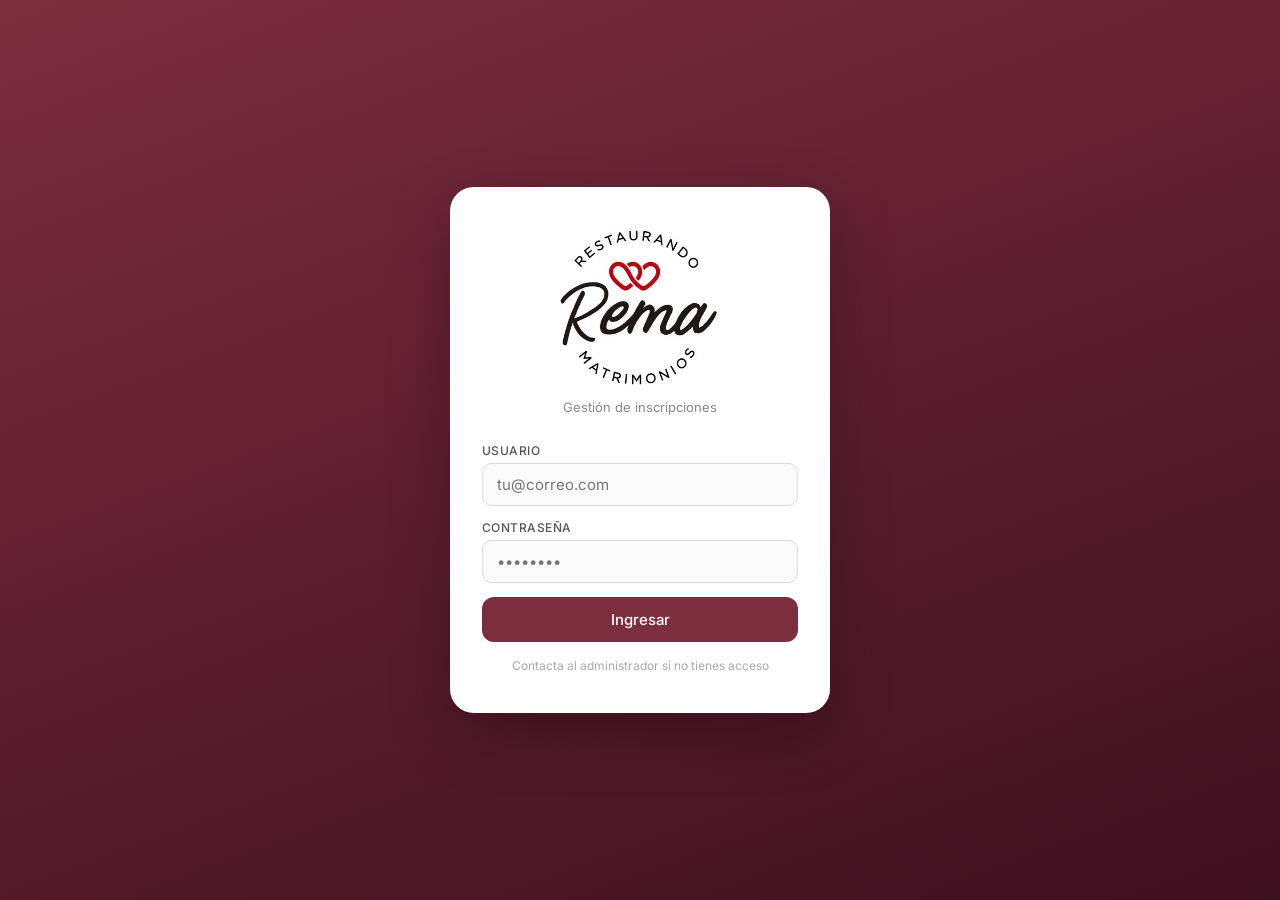
==== index.html @ d2bb3939 "reset" ====
<!DOCTYPE html>
<html lang="es">
<head>
  <meta charset="UTF-8">
  <meta name="viewport" content="width=device-width, initial-scale=1.0, maximum-scale=1.0, user-scalable=no">
  <meta name="theme-color" content="#7C2D3E">
  <meta name="apple-mobile-web-app-capable" content="yes">
  <meta name="apple-mobile-web-app-title" content="Registro Matrimonial">
  <title>Registro Matrimonial</title>
  <link rel="manifest" href="manifest.json">
  <link rel="stylesheet" href="css/app.css">
  <link href="https://fonts.googleapis.com/css2?family=Inter:wght@300;400;500;600&family=Playfair+Display:wght@500;600&display=swap" rel="stylesheet">
</head>
<body>

<!-- ===== LOGIN ===== -->
<div id="screen-login" class="screen active">
  <div class="login-bg">
    <div class="login-card">
      <div class="login-logo">
        <img src="[data-uri]" alt="REMA" style="width:160px;height:160px;object-fit:contain;border-radius:12px;">
      </div>
      <p class="login-sub" style="margin-top:8px">Gestión de inscripciones</p>
      <div class="form-group">
        <label>Usuario</label>
        <input type="text" id="login-user" placeholder="tu@correo.com" autocomplete="username">
      </div>
      <div class="form-group">
        <label>Contraseña</label>
        <input type="password" id="login-pass" placeholder="••••••••" autocomplete="current-password">
      </div>
      <div id="login-error" class="error-msg hidden">Usuario o contraseña incorrectos</div>
      <button class="btn-primary full" onclick="doLogin()">Ingresar</button>
      <p class="login-hint">Contacta al administrador si no tienes acceso</p>
    </div>
  </div>
</div>

<!-- ===== MAIN APP ===== -->
<div id="screen-app" class="screen hidden">

  <!-- Sidebar -->
  <nav id="sidebar" class="sidebar">
    <div class="sidebar-header">
      <div class="sidebar-logo">
        <img src="[data-uri]" alt="REMA" style="width:36px;height:36px;object-fit:contain;border-radius:6px;background:#fff;">
        <span>REMA</span>
      </div>
      <button class="sidebar-close" onclick="toggleSidebar()">✕</button>
    </div>
    <div class="sidebar-user">
      <div class="user-avatar" id="nav-avatar">A</div>
      <div>
        <div class="user-name" id="nav-username">Admin</div>
        <div class="user-role" id="nav-role">Administrador</div>
      </div>
    </div>
    <nav class="sidebar-nav">
      <a class="nav-item active" onclick="showView('dashboard')" data-view="dashboard"><span class="nav-icon">⊞</span> Inicio</a>
      <a class="nav-item" onclick="showView('couples')" data-view="couples"><span class="nav-icon">♡</span> Matrimonios</a>
      <a class="nav-item" onclick="showView('payments')" data-view="payments"><span class="nav-icon">$</span> Pagos</a>
      <a class="nav-item" onclick="showView('documents')" data-view="documents"><span class="nav-icon">⬜</span> Documentos</a>
      <a class="nav-item admin-only hidden" onclick="showView('config')" data-view="config"><span class="nav-icon">⚙</span> Configuración</a>
      <a class="nav-item admin-only hidden" onclick="showView('users')" data-view="users"><span class="nav-icon">👤</span> Usuarios</a>
      <a class="nav-item admin-only hidden" onclick="showView('becas')" data-view="becas"><span class="nav-icon">🎓</span> Becas</a>
    </nav>
    <button class="btn-logout" onclick="doLogout()">Cerrar sesión</button>
  </nav>
  <div id="sidebar-overlay" class="sidebar-overlay hidden" onclick="toggleSidebar()"></div>

  <!-- Topbar -->
  <header class="topbar">
    <button class="hamburger" onclick="toggleSidebar()">
      <span></span><span></span><span></span>
    </button>
    <h2 class="topbar-title" id="topbar-title">Inicio</h2>
    <div id="sync-indicator" style="flex:1;text-align:right;padding-right:8px;"></div>
    <div class="topbar-actions">
      <button class="btn-icon" id="btn-new-couple" onclick="openNewCoupleModal()" title="Nueva pareja">+</button>
    </div>
  </header>

  <main class="content">

    <!-- DASHBOARD -->
    <div id="view-dashboard" class="view active">
      <div class="event-banner">
        <div class="event-banner-text">
          <div class="event-tag">Próximo evento</div>
          <h2 id="event-name-banner">Cargando...</h2>
          <p id="event-dates-banner"></p>
        </div>
        <div class="event-cost-badge" id="event-cost-banner"></div>
      </div>
      <div class="stats-grid">
        <div class="stat-card"><div class="stat-icon rose">♡</div><div class="stat-val" id="stat-couples">—</div><div class="stat-lbl">Parejas</div></div>
        <div class="stat-card"><div class="stat-icon green">✓</div><div class="stat-val" id="stat-paid">—</div><div class="stat-lbl">Pagos completos</div></div>
        <div class="stat-card"><div class="stat-icon blue">⬜</div><div class="stat-val" id="stat-docs">—</div><div class="stat-lbl">Docs completos</div></div>
        <div class="stat-card"><div class="stat-icon amber">!</div><div class="stat-val" id="stat-pending">—</div><div class="stat-lbl">Pago pendiente</div></div>
      </div>
      <div class="card mt16">
        <div class="card-header"><span class="card-title">Resumen financiero</span><span class="pct-badge" id="pct-badge">0%</span></div>
        <div class="progress-bar"><div class="progress-fill" id="progress-fill" style="width:0%"></div></div>
        <div class="finance-row">
          <div class="finance-item green-bg"><div class="finance-lbl">Total recaudado</div><div class="finance-val" id="total-collected">$0.00</div></div>
          <div class="finance-item amber-bg"><div class="finance-lbl">Saldo pendiente</div><div class="finance-val" id="total-pending">$0.00</div></div>
        </div>
      </div>
      <div class="card mt16">
        <div class="card-header"><span class="card-title">Registros recientes</span></div>
        <div id="recent-list" class="couple-list"></div>
      </div>
    </div>

    <!-- MATRIMONIOS -->
    <div id="view-couples" class="view hidden">
      <div class="search-bar"><input type="search" id="search-couples" placeholder="Buscar pareja..." oninput="filterCouples()"></div>
      <div class="filter-row">
        <button class="filter-btn active" onclick="setFilter('all',this)">Todos</button>
        <button class="filter-btn" onclick="setFilter('paid',this)">Pagado</button>
        <button class="filter-btn" onclick="setFilter('partial',this)">Parcial</button>
        <button class="filter-btn" onclick="setFilter('nopay',this)">Sin pago</button>
      </div>
      <div id="couples-list" class="couple-list"></div>
      <div id="couples-empty" class="empty-state hidden">
        <div class="empty-icon">♡</div>
        <p>No hay parejas registradas aún</p>
        <button class="btn-primary" onclick="openNewCoupleModal()">+ Registrar pareja</button>
      </div>
    </div>

    <!-- PAGOS -->
    <div id="view-payments" class="view hidden">
      <div class="card">
        <div class="card-header"><span class="card-title">Historial de abonos</span></div>
        <div id="payments-list" class="couple-list mt8"></div>
      </div>
    </div>

    <!-- DOCUMENTOS -->
    <div id="view-documents" class="view hidden">
      <div id="docs-list" class="couple-list"></div>
    </div>

    <!-- CONFIGURACIÓN (admin) -->
    <div id="view-config" class="view hidden">
      <div class="card">
        <div class="card-header"><span class="card-title">Configuración del evento</span></div>
        <div class="form-group mt16">
          <label>Nombre del evento</label>
          <input type="text" id="cfg-event-name" placeholder="Ej: Encuentro Matrimonial 2025">
        </div>
        <div class="form-row-2">
          <div class="form-group">
            <label>Fecha inicio</label>
            <input type="date" id="cfg-date-start">
          </div>
          <div class="form-group">
            <label>Fecha fin</label>
            <input type="date" id="cfg-date-end">
          </div>
        </div>
        <div class="form-group">
          <label>Costo por pareja ($)</label>
          <input type="number" id="cfg-cost" placeholder="3500">
        </div>
        <div class="form-group">
          <label>Google Sheets ID</label>
          <input type="text" id="cfg-sheet-id" placeholder="1BxiMVs0XRA5nFMdKvBdBZjgmUUqptlbs74OgVE2upms">
          <small class="form-hint">El ID está en la URL de tu hoja: .../spreadsheets/d/<strong>ID</strong>/edit</small>
        </div>
        <div class="form-group">
          <label>Google Apps Script URL</label>
          <input type="text" id="cfg-script-url" placeholder="https://script.google.com/macros/s/...">
          <small class="form-hint">URL del Web App desplegado desde Apps Script</small>
        </div>
        <button class="btn-primary full mt16" onclick="saveConfig()">Guardar configuración</button>
        <div id="cfg-msg" class="success-msg hidden mt8">✓ Configuración guardada</div>
      </div>
      <div class="card mt16">
        <div class="card-header"><span class="card-title">Conexión Google Sheets</span></div>
        <div class="conn-status" id="conn-status"><span class="dot amber"></span> Sin configurar</div>
        <button class="btn-outline full mt16" onclick="testConnection()">Probar conexión</button>
      </div>

      <div class="card mt16">
        <div class="card-header"><span class="card-title">Sincronización masiva</span></div>
        <p style="font-size:13px;color:#666;margin-bottom:14px;">Envía todos los datos de la app a Google Sheets de una sola vez. Útil cuando importaste registros o hay datos que no se sincronizaron.</p>
        <div id="sync-progress" class="hidden">
          <div class="progress-bar" style="margin-bottom:8px"><div class="progress-fill" id="sync-progress-fill" style="width:0%"></div></div>
          <div style="font-size:12px;color:#888;text-align:center;margin-bottom:12px" id="sync-status-text">Sincronizando...</div>
        </div>
        <div id="sync-result" class="hidden success-msg mt8"></div>
        <button class="btn-primary full" id="btn-sync-all" onclick="syncAllToSheets()">🔄 Sincronizar todo con Google Sheets</button>
        <button class="btn-outline full mt8" id="btn-reset-sync" onclick="resetAndSync()" style="border-color:#C0392B;color:#C0392B;">⚠️ Resetear datos locales y descargar de Sheets</button>
      </div>
    </div>

    <!-- BECAS (admin) -->
    <div id="view-becas" class="view hidden">

      <!-- Saldo del fondo -->
      <div class="card">
        <div class="card-header"><span class="card-title">🎓 Fondo de Becas</span></div>
        <div class="fund-balance">
          <div class="fund-bal-lbl">Saldo disponible</div>
          <div class="fund-bal-val" id="fund-balance">$0.00</div>
        </div>
        <div class="fund-stats-row">
          <div class="fund-stat">
            <div class="fund-stat-lbl">💸 Total entradas</div>
            <div class="fund-stat-val green" id="fund-in">$0.00</div>
          </div>
          <div class="fund-stat">
            <div class="fund-stat-lbl">🎓 Total becas</div>
            <div class="fund-stat-val amber" id="fund-out">$0.00</div>
          </div>
        </div>
      </div>

      <!-- Agregar movimiento al fondo -->
      <div class="card mt16">
        <div class="card-header"><span class="card-title">Agregar al fondo</span></div>
        <div class="form-group mt8">
          <label>Tipo de entrada</label>
          <select id="fund-type">
            <option value="donacion">🎁 Donación voluntaria</option>
            <option value="penalizacion">💸 Penalización (no se presentó)</option>
          </select>
        </div>
        <div class="form-group">
          <label>Monto ($)</label>
          <input type="number" id="fund-amount" placeholder="0.00">
        </div>
        <div class="form-group">
          <label>Origen / Descripción</label>
          <input type="text" id="fund-origin" placeholder="Ej: Familia García, Penalización Juan & Ana">
        </div>
        <div class="form-group">
          <label>Fecha</label>
          <input type="date" id="fund-date">
        </div>
        <button class="btn-primary full mt8" onclick="addFundMovement()">Agregar al fondo</button>
      </div>

      <!-- Historial de movimientos -->
      <div class="card mt16">
        <div class="card-header"><span class="card-title">Historial de movimientos</span></div>
        <div id="fund-movements" class="couple-list mt8"></div>
      </div>

      <!-- Parejas becadas -->
      <div class="card mt16">
        <div class="card-header"><span class="card-title">Parejas con beca asignada</span></div>
        <div id="fund-scholars" class="couple-list mt8"></div>
      </div>

    </div>

    <!-- USUARIOS (admin) -->
    <div id="view-users" class="view hidden">
      <div class="card">
        <div class="card-header"><span class="card-title">Usuarios del sistema</span><button class="btn-sm" onclick="openNewUserModal()">+ Agregar</button></div>
        <div id="users-list" class="couple-list mt8"></div>
      </div>
    </div>

  </main>
</div>

<!-- ===== MODAL: Nueva pareja ===== -->
<div id="modal-couple" class="modal-overlay hidden">
  <div class="modal-sheet">
    <div class="modal-header">
      <h3 id="modal-couple-title">Nueva pareja</h3>
      <button class="modal-close" onclick="closeModal('modal-couple')">✕</button>
    </div>
    <div class="modal-body">
      <input type="hidden" id="couple-id">

      <div class="section-label">Evento</div>
      <div class="form-group">
        <label>Fecha del evento</label>
        <input type="text" id="cp-event-date" readonly>
      </div>
      <div class="form-group">
        <label>Fecha de registro</label>
        <input type="date" id="cp-reg-date">
      </div>

      <div class="section-label mt16">Participantes</div>
      <div class="form-row-2">
        <div class="form-group">
          <label>Nombre de él</label>
          <input type="text" id="cp-him" placeholder="Nombre completo">
        </div>
        <div class="form-group">
          <label>Nombre de ella</label>
          <input type="text" id="cp-her" placeholder="Nombre completo">
        </div>
      </div>
      <div class="form-row-2">
        <div class="form-group">
          <label>Teléfono él</label>
          <input type="tel" id="cp-tel-him" placeholder="555-123-4567">
        </div>
        <div class="form-group">
          <label>Teléfono ella</label>
          <input type="tel" id="cp-tel-her" placeholder="555-123-4567">
        </div>
      </div>
      <div class="form-row-2">
        <div class="form-group">
          <label>Email él</label>
          <input type="email" id="cp-email-him" placeholder="correo@ejemplo.com">
        </div>
        <div class="form-group">
          <label>Email ella</label>
          <input type="email" id="cp-email-her" placeholder="correo@ejemplo.com">
        </div>
      </div>

      <div id="pay-section">
        <div class="section-label mt16">Pago inicial</div>
        <div class="form-group">
          <label>Cantidad recibida ($)</label>
          <input type="number" id="cp-amount" placeholder="0.00" oninput="updatePaymentStatus()">
        </div>
        <div class="form-row-2">
          <div class="form-group">
            <label>Forma de pago</label>
            <select id="cp-method">
              <option value="efectivo">💵 Efectivo</option>
              <option value="transferencia">🏦 Transferencia</option>
            </select>
          </div>
          <div class="form-group">
            <label>Recibió el pago</label>
            <input type="text" id="cp-received-by" placeholder="Nombre">
          </div>
        </div>
        <div class="pay-status-row">
          <span class="pay-lbl">Costo total:</span>
          <span class="pay-val" id="modal-cost">$0.00</span>
        </div>
        <div class="pay-status-row">
          <span class="pay-lbl">Saldo pendiente:</span>
          <span class="pay-val pending-val" id="modal-pending">$0.00</span>
        </div>
      </div>

      <div class="section-label mt16">Documentos <span style="font-size:11px;color:#888;font-weight:400">(opcional al registrar)</span></div>
      <div class="docs-upload-grid">
        <div class="doc-upload-item" onclick="triggerUpload('doc-acta')">
          <input type="file" id="doc-acta" accept="image/*,.pdf" onchange="handleDocUpload('acta',this)">
          <div class="doc-upload-icon" id="icon-acta">📋</div>
          <div class="doc-upload-label">Acta</div>
          <div class="doc-status" id="status-acta">Sin cargar</div>
        </div>
        <div class="doc-upload-item" onclick="triggerUpload('doc-id')">
          <input type="file" id="doc-id" accept="image/*,.pdf" onchange="handleDocUpload('id',this)">
          <div class="doc-upload-icon" id="icon-id">🪪</div>
          <div class="doc-upload-label">Identificación</div>
          <div class="doc-status" id="status-id">Sin cargar</div>
        </div>
        <div class="doc-upload-item" onclick="triggerUpload('doc-photo')">
          <input type="file" id="doc-photo" accept="image/*" onchange="handleDocUpload('photo',this)">
          <div class="doc-upload-icon" id="icon-photo">📷</div>
          <div class="doc-upload-label">Foto juntos</div>
          <div class="doc-status" id="status-photo">Sin cargar</div>
        </div>
      </div>

      <div class="form-group mt16">
        <label>Comentarios</label>
        <textarea id="cp-comments" rows="3" placeholder="Notas, evento futuro, etc."></textarea>
      </div>
    </div>
    <div class="modal-footer">
      <button class="btn-outline" onclick="closeModal('modal-couple')">Cancelar</button>
      <button class="btn-primary" id="btn-save-couple" onclick="saveCouple()">Guardar registro</button>
    </div>
  </div>
</div>

<!-- ===== MODAL: Subir documento individual ===== -->
<div id="modal-doc-upload" class="modal-overlay hidden">
  <div class="modal-sheet modal-sm">
    <div class="modal-header">
      <h3 id="doc-upload-label-text">Subir documento</h3>
      <button class="modal-close" onclick="closeModal('modal-doc-upload')">✕</button>
    </div>
    <div class="modal-body">
      <div class="doc-drop-zone" onclick="document.getElementById('single-doc-file').click()">
        <div style="font-size:36px;margin-bottom:8px">📎</div>
        <div style="font-size:14px;font-weight:500;color:#7C2D3E">Toca para seleccionar</div>
        <div style="font-size:12px;color:#888;margin-top:4px">Foto o PDF · Máx 5MB</div>
        <input type="file" id="single-doc-file" accept="image/*,.pdf" style="display:none" onchange="handleSingleDocSelect(this)">
      </div>
      <div id="single-doc-preview" class="hidden"></div>
    </div>
    <div class="modal-footer">
      <button class="btn-outline" onclick="closeModal('modal-doc-upload')">Cancelar</button>
      <button class="btn-primary" onclick="saveSingleDoc()">Guardar documento</button>
    </div>
  </div>
</div>

<!-- ===== MODAL: Agregar pago ===== -->
<div id="modal-payment" class="modal-overlay hidden">
  <div class="modal-sheet modal-sm">
    <div class="modal-header">
      <h3>Registrar abono</h3>
      <button class="modal-close" onclick="closeModal('modal-payment')">✕</button>
    </div>
    <div class="modal-body">
      <div class="pay-info-banner" id="pay-info-banner"></div>
      <div class="form-group mt16">
        <label>Monto del abono ($)</label>
        <input type="number" id="pay-amount" placeholder="0.00" oninput="updatePaymentPreview()">
      </div>
      <div class="form-group">
        <label>Fecha del pago</label>
        <input type="date" id="pay-date">
      </div>
      <div class="form-row-2">
        <div class="form-group">
          <label>Forma de pago</label>
          <select id="pay-method">
            <option value="efectivo">💵 Efectivo</option>
            <option value="transferencia">🏦 Transferencia</option>
          </select>
        </div>
        <div class="form-group">
          <label>Recibió el pago</label>
          <input type="text" id="pay-received-by" placeholder="Nombre">
        </div>
      </div>
      <div class="form-group">
        <label>Nota del abono</label>
        <input type="text" id="pay-note" placeholder="Ej: 2do abono, cheque, etc.">
      </div>
      <div class="pay-preview" id="pay-preview"></div>
    </div>
    <div class="modal-footer">
      <button class="btn-outline" onclick="closeModal('modal-payment')">Cancelar</button>
      <button class="btn-primary" onclick="savePayment()">Guardar abono</button>
    </div>
  </div>
</div>

<!-- ===== MODAL: Nuevo/Editar usuario ===== -->
<div id="modal-user" class="modal-overlay hidden">
  <div class="modal-sheet modal-sm">
    <div class="modal-header">
      <h3 id="modal-user-title">Agregar usuario</h3>
      <button class="modal-close" onclick="closeModal('modal-user')">✕</button>
    </div>
    <div class="modal-body">
      <input type="hidden" id="u-id">
      <div class="form-group"><label>Nombre completo</label><input type="text" id="u-name" placeholder="Nombre del colaborador"></div>
      <div class="form-group"><label>Usuario (correo)</label><input type="email" id="u-email" placeholder="correo@ejemplo.com"></div>
      <div class="form-group">
        <label>Contraseña</label>
        <input type="password" id="u-pass" placeholder="••••••••">
        <small class="form-hint" id="u-pass-hint">Mínimo 6 caracteres</small>
      </div>
      <div class="form-group"><label>Rol</label><select id="u-role">
        <option value="registrador">Registrador</option>
        <option value="registrador_principal">Registrador Principal</option>
        <option value="admin">Administrador</option>
      </select></div>
    </div>
    <div class="modal-footer">
      <button class="btn-outline" onclick="closeModal('modal-user')">Cancelar</button>
      <button class="btn-primary" onclick="saveUser()">Guardar</button>
    </div>
  </div>
</div>

<!-- ===== MODAL: Detalle pareja ===== -->
<div id="modal-detail" class="modal-overlay hidden">
  <div class="modal-sheet">
    <div class="modal-header">
      <h3 id="detail-title">Detalle</h3>
      <button class="modal-close" onclick="closeModal('modal-detail')">✕</button>
    </div>
    <div class="modal-body" id="detail-body"></div>
    <div class="modal-footer" style="flex-direction:column;gap:8px;">
      <div style="display:flex;gap:8px;width:100%">
        <button class="btn-outline" style="flex:1" onclick="closeModal('modal-detail')">Cerrar</button>
        <button class="btn-primary" style="flex:1" onclick="editCouple()">Editar</button>
      </div>
      <button class="btn-pay" onclick="openPaymentModal()">+ Agregar pago</button>
      <div style="display:flex;gap:8px;width:100%" id="admin-action-btns">
        <button class="btn-beca admin-only hidden" onclick="openBecaModal()" style="flex:1">🎓 Asignar beca</button>
        <button class="btn-penalizacion admin-only hidden" onclick="openPenalizacionModal()" style="flex:1">⚠️ Penalizar</button>
      </div>
      <button class="btn-cancelacion admin-only hidden" onclick="openCancelacionModal()">❌ Registrar cancelación</button>
      <button class="btn-delete admin-only hidden" onclick="deleteCouple()">🗑 Eliminar este registro</button>
    </div>
  </div>
</div>

<!-- ===== MODAL: Editar abono (admin) ===== -->
<div id="modal-edit-payment" class="modal-overlay hidden">
  <div class="modal-sheet modal-sm">
    <div class="modal-header">
      <h3>✏️ Editar abono</h3>
      <button class="modal-close" onclick="closeModal('modal-edit-payment')">✕</button>
    </div>
    <div class="modal-body">
      <input type="hidden" id="edit-pay-couple-id">
      <input type="hidden" id="edit-pay-id">
      <div class="form-group">
        <label>Monto ($)</label>
        <input type="number" id="edit-pay-amount" placeholder="0.00">
      </div>
      <div class="form-group">
        <label>Fecha del pago</label>
        <input type="date" id="edit-pay-date">
      </div>
      <div class="form-row-2">
        <div class="form-group">
          <label>Forma de pago</label>
          <select id="edit-pay-method">
            <option value="efectivo">💵 Efectivo</option>
            <option value="transferencia">🏦 Transferencia</option>
          </select>
        </div>
        <div class="form-group">
          <label>Recibió el pago</label>
          <input type="text" id="edit-pay-received-by" placeholder="Nombre">
        </div>
      </div>
      <div class="form-group">
        <label>Nota</label>
        <input type="text" id="edit-pay-note" placeholder="Ej: 2do abono, cheque, etc.">
      </div>
    </div>
    <div class="modal-footer">
      <button class="btn-outline" onclick="closeModal('modal-edit-payment')">Cancelar</button>
      <button class="btn-primary" onclick="saveEditPayment()">Guardar cambios</button>
    </div>
  </div>
</div>

<!-- ===== MODAL: Registrar cancelación ===== -->
<div id="modal-cancelacion" class="modal-overlay hidden">
  <div class="modal-sheet modal-sm">
    <div class="modal-header">
      <h3>❌ Registrar cancelación</h3>
      <button class="modal-close" onclick="closeModal('modal-cancelacion')">✕</button>
    </div>
    <div class="modal-body">
      <div class="pay-info-banner" id="cancel-info-banner"></div>

      <div class="form-group mt16">
        <label>Tipo de cancelación</label>
        <select id="cancel-type" onchange="updateCancelForm()">
          <option value="devolucion_total">💰 Devolución total</option>
          <option value="devolucion_parcial">💸 Devolución parcial</option>
          <option value="credito">🔄 Crédito para siguiente evento</option>
        </select>
      </div>

      <div id="cancel-amount-section" class="hidden">
        <div class="form-group">
          <label>Monto a devolver ($)</label>
          <input type="number" id="cancel-amount" placeholder="0.00">
        </div>
      </div>

      <div id="cancel-credito-section" class="hidden">
        <div class="cancel-info-box" style="background:#EAF1FB;border-radius:10px;padding:12px;font-size:13px;color:#1B5FA8;margin-bottom:14px;">
          🔄 Se anotará en los comentarios que esta pareja tiene crédito para el próximo evento. No se realizará ningún movimiento de dinero.
        </div>
      </div>

      <div class="form-group">
        <label>Fecha de cancelación</label>
        <input type="date" id="cancel-date">
      </div>
      <div class="form-group">
        <label>Quién gestionó la cancelación</label>
        <input type="text" id="cancel-by" placeholder="Nombre del responsable">
      </div>
      <div class="form-group">
        <label>Notas adicionales</label>
        <input type="text" id="cancel-notes" placeholder="Detalles, motivo, acuerdos...">
      </div>
    </div>
    <div class="modal-footer">
      <button class="btn-outline" onclick="closeModal('modal-cancelacion')">Cancelar</button>
      <button class="btn-primary" onclick="saveCancelacion()">Registrar cancelación</button>
    </div>
  </div>
</div>

<!-- ===== MODAL: Confirmar eliminación ===== -->
<div id="modal-delete-confirm" class="modal-overlay hidden">
  <div class="modal-sheet modal-sm">
    <div class="modal-header">
      <h3 style="color:#C0392B">⚠️ Eliminar registro</h3>
      <button class="modal-close" onclick="closeModal('modal-delete-confirm')">✕</button>
    </div>
    <div class="modal-body" style="text-align:center;padding:24px 20px;">
      <div style="font-size:40px;margin-bottom:16px">🗑️</div>
      <p style="font-size:15px;font-weight:500;color:#1A1A1A;margin-bottom:8px">¿Eliminar este registro?</p>
      <p style="font-size:14px;font-weight:600;color:#7C2D3E;margin-bottom:6px" id="delete-confirm-name"></p>
      <p style="font-size:13px;color:#888;margin-bottom:20px" id="delete-confirm-detail"></p>
      <div style="background:#FCEEF0;border-radius:10px;padding:12px;font-size:13px;color:#C0392B;">
        Esta acción <strong>no se puede deshacer</strong>.<br>Se eliminará el registro y todos sus abonos.
      </div>
    </div>
    <div class="modal-footer">
      <button class="btn-outline" style="flex:1" onclick="closeModal('modal-delete-confirm')">Cancelar</button>
      <button style="flex:1;background:#C0392B;color:#fff;border:none;border-radius:12px;padding:13px;font-size:15px;font-weight:500;cursor:pointer;" onclick="confirmDeleteCouple()">Sí, eliminar</button>
    </div>
  </div>
</div>

<!-- ===== MODAL: Asignar beca ===== -->
<div id="modal-beca" class="modal-overlay hidden">
  <div class="modal-sheet modal-sm">
    <div class="modal-header">
      <h3>🎓 Asignar beca</h3>
      <button class="modal-close" onclick="closeModal('modal-beca')">✕</button>
    </div>
    <div class="modal-body">
      <div class="pay-info-banner" id="beca-info-banner"></div>
      <div class="fund-avail-banner mt16" id="beca-fund-banner"></div>
      <div class="form-group mt16">
        <label>Monto de la beca ($)</label>
        <input type="number" id="beca-amount" placeholder="0.00">
        <small class="form-hint">Monto que el fondo aportará para completar su pago</small>
      </div>
      <div class="form-group">
        <label>Motivo</label>
        <input type="text" id="beca-reason" placeholder="Ej: Situación económica, apoyo de comunidad...">
      </div>
    </div>
    <div class="modal-footer">
      <button class="btn-outline" onclick="closeModal('modal-beca')">Cancelar</button>
      <button class="btn-primary" onclick="saveBeca()">Asignar beca</button>
    </div>
  </div>
</div>

<!-- ===== MODAL: Registrar penalización ===== -->
<div id="modal-penalizacion" class="modal-overlay hidden">
  <div class="modal-sheet modal-sm">
    <div class="modal-header">
      <h3>⚠️ Registrar penalización</h3>
      <button class="modal-close" onclick="closeModal('modal-penalizacion')">✕</button>
    </div>
    <div class="modal-body">
      <div class="pay-info-banner" id="pen-info-banner"></div>
      <div class="form-group mt16">
        <label>Monto de penalización ($)</label>
        <input type="number" id="pen-amount" placeholder="0.00">
        <small class="form-hint">Este monto se sumará al fondo de becas</small>
      </div>
      <div class="form-group">
        <label>Motivo</label>
        <select id="pen-reason">
          <option value="No se presentó al evento">No se presentó al evento</option>
          <option value="Canceló con menos de 48 horas">Canceló con menos de 48 horas</option>
          <option value="Canceló sin previo aviso">Canceló sin previo aviso</option>
          <option value="Otro">Otro motivo</option>
        </select>
      </div>
      <div class="form-group">
        <label>Notas adicionales</label>
        <input type="text" id="pen-notes" placeholder="Detalles opcionales...">
      </div>
      <div class="form-group">
        <label>Fecha</label>
        <input type="date" id="pen-date">
      </div>
    </div>
    <div class="modal-footer">
      <button class="btn-outline" onclick="closeModal('modal-penalizacion')">Cancelar</button>
      <button style="flex:1;background:#B06000;color:#fff;border:none;border-radius:12px;padding:13px;font-size:15px;font-weight:500;cursor:pointer;" onclick="savePenalizacion()">Registrar penalización</button>
    </div>
  </div>
</div>

<div id="toast" class="toast hidden"></div>
<script src="js/app.js"></script>
</body>
</html>
---- css/app.css ----
/* ===== RESET & BASE ===== */
*, *::before, *::after { box-sizing: border-box; margin: 0; padding: 0; }
html { font-size: 16px; -webkit-text-size-adjust: 100%; }
body { font-family: 'Inter', -apple-system, sans-serif; background: #F7F3F0; color: #1A1A1A; min-height: 100vh; overflow-x: hidden; }
input, textarea, select, button { font-family: inherit; font-size: 15px; }
button { cursor: pointer; }
a { cursor: pointer; text-decoration: none; }

/* ===== SCREENS ===== */
.screen { min-height: 100vh; }
.screen.hidden { display: none !important; }
.screen.active { display: block; }

/* ===== LOGIN ===== */
.login-bg { min-height: 100vh; background: linear-gradient(160deg, #7C2D3E 0%, #5C1E2C 50%, #3D1020 100%); display: flex; align-items: center; justify-content: center; padding: 24px; }
.login-card { background: #fff; border-radius: 24px; padding: 40px 32px; width: 100%; max-width: 380px; box-shadow: 0 20px 60px rgba(0,0,0,0.25); }
.login-logo { display: flex; justify-content: center; margin-bottom: 12px; }
.logo-ring { width: 64px; height: 64px; border-radius: 50%; background: linear-gradient(135deg, #7C2D3E, #B05070); display: flex; align-items: center; justify-content: center; }
.login-title { font-family: 'Playfair Display', serif; font-size: 28px; font-weight: 600; color: #3D1020; text-align: center; line-height: 1.2; margin-bottom: 4px; }
.login-sub { text-align: center; color: #888; font-size: 13px; margin-bottom: 28px; }
.login-hint { text-align: center; color: #aaa; font-size: 12px; margin-top: 16px; }

/* ===== FORMS ===== */
.form-group { margin-bottom: 14px; }
.form-row-2 { display: grid; grid-template-columns: 1fr 1fr; gap: 10px; }
.form-row-2 .form-group { margin-bottom: 14px; }
.form-group label { display: block; font-size: 12px; font-weight: 500; color: #555; margin-bottom: 5px; text-transform: uppercase; letter-spacing: 0.04em; }
.form-group input, .form-group select, .form-group textarea { width: 100%; padding: 11px 14px; border: 1.5px solid #E0D9D5; border-radius: 10px; background: #FAFAFA; color: #1A1A1A; transition: border-color 0.2s; outline: none; -webkit-appearance: none; }
.form-group input:focus, .form-group select:focus, .form-group textarea:focus { border-color: #7C2D3E; background: #fff; }
.form-group textarea { resize: vertical; min-height: 80px; }
.form-hint { font-size: 11px; color: #999; margin-top: 4px; display: block; line-height: 1.5; }
.section-label { font-size: 11px; font-weight: 600; text-transform: uppercase; letter-spacing: 0.06em; color: #7C2D3E; margin-bottom: 10px; padding-bottom: 6px; border-bottom: 1px solid #F0E8E5; }

/* ===== BUTTONS ===== */
.btn-primary { background: #7C2D3E; color: #fff; border: none; border-radius: 12px; padding: 13px 24px; font-weight: 500; font-size: 15px; transition: background 0.2s; }
.btn-primary:hover { background: #6A2436; }
.btn-primary.full { width: 100%; }
.btn-outline { background: transparent; color: #7C2D3E; border: 1.5px solid #7C2D3E; border-radius: 12px; padding: 12px 24px; font-weight: 500; font-size: 15px; }
.btn-outline.full { width: 100%; }
.btn-sm { background: #F0E8E5; color: #7C2D3E; border: none; border-radius: 8px; padding: 6px 12px; font-size: 13px; font-weight: 500; }
.btn-icon { width: 36px; height: 36px; background: rgba(255,255,255,0.15); color: #fff; border: none; border-radius: 10px; font-size: 22px; line-height: 1; display: flex; align-items: center; justify-content: center; }
.btn-logout { margin: auto 16px 16px; background: transparent; color: #E8C4B8; border: 1px solid rgba(232,196,184,0.3); border-radius: 10px; padding: 10px; font-size: 14px; width: calc(100% - 32px); }
.btn-pay { width: 100%; background: linear-gradient(135deg, #1E7B3C, #27A04F); color: #fff; border: none; border-radius: 12px; padding: 13px; font-size: 15px; font-weight: 500; cursor: pointer; }
.btn-delete { width: 100%; background: none; border: 1.5px solid #E0D0D0; color: #C0392B; border-radius: 12px; padding: 11px; font-size: 14px; font-weight: 500; }
.btn-delete:hover { background: #FCEEF0; }
.btn-beca { background: #EAF7EE; color: #1E7B3C; border: 1.5px solid #1E7B3C; border-radius: 12px; padding: 11px; font-size: 13px; font-weight: 500; cursor: pointer; }
.btn-penalizacion { background: #FFF4E5; color: #B06000; border: 1.5px solid #B06000; border-radius: 12px; padding: 11px; font-size: 13px; font-weight: 500; cursor: pointer; }

/* ===== SIDEBAR ===== */
.sidebar { position: fixed; top: 0; left: -280px; width: 280px; height: 100vh; background: linear-gradient(180deg, #7C2D3E 0%, #5C1E2C 100%); z-index: 200; transition: left 0.3s ease; display: flex; flex-direction: column; overflow-y: auto; }
.sidebar.open { left: 0; }
.sidebar-overlay { position: fixed; inset: 0; background: rgba(0,0,0,0.5); z-index: 190; }
.sidebar-overlay.hidden { display: none; }
.sidebar-header { display: flex; align-items: center; justify-content: space-between; padding: 20px 16px 12px; }
.sidebar-logo { display: flex; align-items: center; gap: 10px; color: #fff; font-size: 15px; font-weight: 500; }
.sidebar-close { background: none; border: none; color: rgba(255,255,255,0.6); font-size: 18px; }
.sidebar-user { display: flex; align-items: center; gap: 12px; padding: 12px 16px 16px; border-bottom: 1px solid rgba(255,255,255,0.1); margin-bottom: 8px; }
.user-avatar { width: 40px; height: 40px; border-radius: 50%; background: rgba(232,196,184,0.2); color: #E8C4B8; display: flex; align-items: center; justify-content: center; font-size: 16px; font-weight: 600; flex-shrink: 0; }
.user-name { color: #fff; font-size: 14px; font-weight: 500; }
.user-role { color: rgba(255,255,255,0.5); font-size: 12px; }
.sidebar-nav { flex: 1; padding: 0 8px; }
.nav-item { display: flex; align-items: center; gap: 12px; padding: 12px; border-radius: 10px; color: rgba(255,255,255,0.7); font-size: 14px; font-weight: 500; margin-bottom: 2px; transition: background 0.15s, color 0.15s; }
.nav-item:hover, .nav-item.active { background: rgba(255,255,255,0.12); color: #fff; }
.nav-icon { font-size: 16px; width: 20px; text-align: center; }

/* ===== TOPBAR ===== */
.topbar { position: sticky; top: 0; z-index: 100; background: #7C2D3E; display: flex; align-items: center; gap: 12px; padding: 0 16px; height: 56px; box-shadow: 0 2px 8px rgba(0,0,0,0.15); }
.hamburger { display: flex; flex-direction: column; gap: 5px; background: none; border: none; padding: 4px; }
.hamburger span { display: block; width: 22px; height: 2px; background: #fff; border-radius: 2px; }
.topbar-title { flex: 1; color: #fff; font-size: 17px; font-weight: 500; font-family: 'Playfair Display', serif; }
.topbar-actions { display: flex; gap: 8px; }

/* ===== CONTENT ===== */
.content { padding: 16px; max-width: 600px; margin: 0 auto; padding-bottom: 40px; }
.view { display: none !important; }
.view.active { display: block !important; min-height: 100px; }
.mt8 { margin-top: 8px; }
.mt16 { margin-top: 16px; }

/* ===== CARDS ===== */
.card { background: #fff; border-radius: 16px; padding: 16px; box-shadow: 0 1px 4px rgba(0,0,0,0.06); }
.card-header { display: flex; align-items: center; justify-content: space-between; margin-bottom: 14px; }
.card-title { font-size: 14px; font-weight: 600; color: #1A1A1A; }

/* ===== EVENT BANNER ===== */
.event-banner { background: linear-gradient(135deg, #7C2D3E, #B05070); border-radius: 20px; padding: 20px; display: flex; justify-content: space-between; align-items: flex-start; margin-bottom: 16px; box-shadow: 0 4px 16px rgba(124,45,62,0.3); }
.event-banner-text { flex: 1; }
.event-tag { font-size: 10px; font-weight: 600; text-transform: uppercase; letter-spacing: 0.08em; color: rgba(255,255,255,0.65); margin-bottom: 6px; }
.event-banner h2 { font-family: 'Playfair Display', serif; font-size: 20px; color: #fff; margin-bottom: 4px; }
.event-banner p { font-size: 13px; color: rgba(255,255,255,0.7); }
.event-cost-badge { background: rgba(255,255,255,0.15); color: #fff; border-radius: 12px; padding: 8px 12px; font-size: 14px; font-weight: 600; white-space: nowrap; text-align: right; }

/* ===== STATS GRID ===== */
.stats-grid { display: grid; grid-template-columns: 1fr 1fr; gap: 10px; margin-bottom: 16px; }
.stat-card { background: #fff; border-radius: 14px; padding: 14px; box-shadow: 0 1px 4px rgba(0,0,0,0.06); }
.stat-icon { width: 32px; height: 32px; border-radius: 8px; display: flex; align-items: center; justify-content: center; font-size: 15px; margin-bottom: 8px; }
.stat-icon.rose { background: #FCEEF0; color: #7C2D3E; }
.stat-icon.green { background: #EAF7EE; color: #1E7B3C; }
.stat-icon.blue { background: #EAF1FB; color: #1B5FA8; }
.stat-icon.amber { background: #FFF4E5; color: #B06000; }
.stat-val { font-size: 26px; font-weight: 600; color: #1A1A1A; line-height: 1; }
.stat-lbl { font-size: 12px; color: #888; margin-top: 3px; }

/* ===== PROGRESS ===== */
.progress-bar { height: 8px; background: #F0E8E5; border-radius: 4px; overflow: hidden; margin-bottom: 14px; }
.progress-fill { height: 100%; background: linear-gradient(90deg, #7C2D3E, #B05070); border-radius: 4px; transition: width 0.5s ease; }
.pct-badge { font-size: 12px; font-weight: 600; color: #7C2D3E; background: #FCEEF0; padding: 3px 8px; border-radius: 6px; }
.finance-row { display: grid; grid-template-columns: 1fr 1fr; gap: 10px; }
.finance-item { padding: 12px; border-radius: 10px; }
.finance-item.green-bg { background: #EAF7EE; }
.finance-item.amber-bg { background: #FFF4E5; }
.finance-lbl { font-size: 11px; color: #555; margin-bottom: 3px; }
.finance-val { font-size: 18px; font-weight: 600; color: #1A1A1A; }

/* ===== COUPLE LIST ===== */
.couple-list { display: flex; flex-direction: column; gap: 8px; }
.couple-item { display: flex; align-items: center; gap: 12px; background: #fff; border-radius: 12px; padding: 12px 14px; box-shadow: 0 1px 3px rgba(0,0,0,0.05); cursor: pointer; transition: box-shadow 0.2s; }
.couple-item:hover { box-shadow: 0 2px 8px rgba(0,0,0,0.1); }
.couple-avatar { width: 44px; height: 44px; border-radius: 12px; background: linear-gradient(135deg, #FCEEF0, #F0E8E5); display: flex; align-items: center; justify-content: center; font-size: 18px; flex-shrink: 0; color: #7C2D3E; }
.couple-info { flex: 1; min-width: 0; }
.couple-names { font-size: 14px; font-weight: 500; color: #1A1A1A; white-space: nowrap; overflow: hidden; text-overflow: ellipsis; }
.couple-meta { font-size: 12px; color: #888; margin-top: 2px; }
.couple-right { text-align: right; flex-shrink: 0; }
.couple-amount { font-size: 14px; font-weight: 600; color: #1A1A1A; }

/* ===== BADGES ===== */
.badge { display: inline-block; font-size: 11px; font-weight: 500; padding: 2px 8px; border-radius: 6px; margin-top: 3px; }
.badge-paid { background: #EAF7EE; color: #1E7B3C; }
.badge-partial { background: #FFF4E5; color: #B06000; }
.badge-nopay { background: #FCEEF0; color: #7C2D3E; }
.badge-docs-ok { background: #EAF1FB; color: #1B5FA8; }
.badge-docs-pend { background: #F5F0FB; color: #6B3FAA; }
.badge-admin { background: #FCEEF0; color: #7C2D3E; }
.badge-reg { background: #EAF1FB; color: #1B5FA8; }
.badge-penalizada { background: #FFF4E5; color: #B06000; }
.badge-becada { background: #EAF7EE; color: #1E7B3C; }

/* ===== SEARCH & FILTERS ===== */
.search-bar { margin-bottom: 12px; }
.search-bar input { width: 100%; padding: 11px 14px; border: 1.5px solid #E0D9D5; border-radius: 12px; background: #fff; outline: none; }
.search-bar input:focus { border-color: #7C2D3E; }
.filter-row { display: flex; gap: 8px; margin-bottom: 14px; overflow-x: auto; padding-bottom: 4px; }
.filter-btn { background: #fff; border: 1.5px solid #E0D9D5; color: #555; border-radius: 8px; padding: 6px 14px; font-size: 13px; white-space: nowrap; }
.filter-btn.active { background: #7C2D3E; color: #fff; border-color: #7C2D3E; }

/* ===== DOCS UPLOAD ===== */
.docs-upload-grid { display: grid; grid-template-columns: repeat(3, 1fr); gap: 8px; }
.doc-upload-item { background: #FAFAFA; border: 1.5px dashed #D0C8C4; border-radius: 12px; padding: 14px 8px; text-align: center; cursor: pointer; transition: border-color 0.2s, background 0.2s; position: relative; }
.doc-upload-item:hover { border-color: #7C2D3E; background: #FCEEF0; }
.doc-upload-item.has-doc { border-style: solid; border-color: #1E7B3C; background: #EAF7EE; }
.doc-upload-item input[type="file"] { display: none; }
.doc-upload-icon { font-size: 24px; margin-bottom: 6px; }
.doc-upload-label { font-size: 11px; color: #555; font-weight: 500; line-height: 1.3; }
.doc-status { font-size: 10px; color: #888; margin-top: 3px; }
.doc-status.loaded { color: #1E7B3C; font-weight: 500; }
.doc-drop-zone { border: 2px dashed #D0C8C4; border-radius: 16px; padding: 32px 20px; text-align: center; cursor: pointer; background: #FAFAFA; transition: border-color 0.2s, background 0.2s; }
.doc-drop-zone:hover { border-color: #7C2D3E; background: #FCEEF0; }
.btn-doc-action { border: none; border-radius: 6px; padding: 3px 8px; font-size: 11px; cursor: pointer; font-family: inherit; }
.btn-view { background: #EAF1FB; color: #1B5FA8; }
.btn-upload { background: #F0E8E5; color: #7C2D3E; }
.btn-replace { background: #F5F5F5; color: #888; }

/* ===== PAY STATUS ===== */
.pay-status-row { display: flex; justify-content: space-between; align-items: center; padding: 6px 0; border-bottom: 1px solid #F0E8E5; }
.pay-lbl { font-size: 13px; color: #666; }
.pay-val { font-size: 15px; font-weight: 600; color: #1A1A1A; }
.pending-val { color: #B06000; }
.pay-info-banner { background: #F7F3F0; border-radius: 12px; padding: 12px 14px; }
.pay-info-banner .pi-name { font-size: 14px; font-weight: 600; color: #1A1A1A; margin-bottom: 6px; }
.pay-info-banner .pi-row { display: flex; justify-content: space-between; font-size: 13px; margin-top: 4px; }
.pay-info-banner .pi-lbl { color: #888; }
.pay-info-banner .pi-val { font-weight: 500; color: #1A1A1A; }
.pay-info-banner .pi-val.green { color: #1E7B3C; }
.pay-info-banner .pi-val.amber { color: #B06000; }
.pay-preview { background: #EAF7EE; border-radius: 10px; padding: 10px 14px; margin-top: 12px; font-size: 13px; color: #1E7B3C; display: none; }
.pay-preview.visible { display: block; }
.fund-avail-banner { background: #EAF7EE; border-radius: 10px; padding: 10px 14px; font-size: 13px; color: #1E7B3C; font-weight: 500; text-align: center; }

/* ===== PAYMENT HISTORY ===== */
.payment-history { display: flex; flex-direction: column; }
.payment-item { display: flex; gap: 10px; align-items: flex-start; padding: 10px 0; border-bottom: 1px solid #F0E8E5; }
.payment-item:last-child { border-bottom: none; }
.payment-dot { width: 8px; height: 8px; border-radius: 50%; background: #1E7B3C; margin-top: 5px; flex-shrink: 0; }
.payment-dot.first { background: #7C2D3E; }
.payment-info { flex: 1; }
.payment-amount { font-size: 15px; font-weight: 600; color: #1A1A1A; }
.payment-meta { font-size: 12px; color: #888; margin-top: 2px; }
.payment-note { font-size: 12px; color: #555; margin-top: 2px; font-style: italic; }
.payment-acum { font-size: 11px; color: #1E7B3C; margin-top: 2px; }

/* ===== MODAL ===== */
.modal-overlay { position: fixed; inset: 0; z-index: 300; background: rgba(0,0,0,0.5); display: flex; align-items: flex-end; }
.modal-overlay.hidden { display: none !important; }
.modal-sheet { background: #fff; width: 100%; border-radius: 24px 24px 0 0; max-height: 92vh; overflow-y: auto; animation: slideUp 0.3s ease; }
.modal-sm { max-height: 80vh; }
@keyframes slideUp { from { transform: translateY(100%); } to { transform: translateY(0); } }
.modal-header { display: flex; align-items: center; justify-content: space-between; padding: 20px 20px 14px; position: sticky; top: 0; background: #fff; z-index: 1; border-bottom: 1px solid #F0E8E5; }
.modal-header h3 { font-family: 'Playfair Display', serif; font-size: 18px; font-weight: 600; color: #3D1020; }
.modal-close { background: #F0E8E5; border: none; color: #7C2D3E; width: 32px; height: 32px; border-radius: 50%; font-size: 14px; }
.modal-body { padding: 16px 20px; }
.modal-footer { padding: 12px 20px 24px; display: flex; gap: 10px; position: sticky; bottom: 0; background: #fff; border-top: 1px solid #F0E8E5; }
.modal-footer button { flex: 1; }

/* ===== MESSAGES ===== */
.error-msg { color: #C0392B; background: #FCEEF0; padding: 10px; border-radius: 8px; font-size: 13px; margin-bottom: 12px; }
.success-msg { color: #1E7B3C; background: #EAF7EE; padding: 10px; border-radius: 8px; font-size: 13px; }
.hidden { display: none !important; }

/* ===== TOAST ===== */
.toast { position: fixed; bottom: 24px; left: 50%; transform: translateX(-50%); background: #1A1A1A; color: #fff; padding: 12px 20px; border-radius: 12px; font-size: 14px; z-index: 500; box-shadow: 0 4px 16px rgba(0,0,0,0.2); white-space: nowrap; max-width: 90vw; }
.toast.success { background: #1E7B3C; }
.toast.error { background: #7C2D3E; }

/* ===== CONNECTION ===== */
.conn-status { display: flex; align-items: center; gap: 8px; font-size: 14px; color: #555; padding: 10px 0; }
.dot { width: 10px; height: 10px; border-radius: 50%; flex-shrink: 0; }
.dot.green { background: #1E7B3C; }
.dot.amber { background: #B06000; }
.dot.red { background: #7C2D3E; }

/* ===== EMPTY STATE ===== */
.empty-state { text-align: center; padding: 48px 24px; color: #888; }
.empty-icon { font-size: 40px; margin-bottom: 12px; }
.empty-state p { font-size: 14px; margin-bottom: 16px; }

/* ===== USERS ===== */
.user-item { display: flex; align-items: center; gap: 12px; padding: 10px 0; border-bottom: 1px solid #F0E8E5; }
.user-item:last-child { border-bottom: none; }
.user-item-info { flex: 1; }
.user-item-name { font-size: 14px; font-weight: 500; }
.user-item-email { font-size: 12px; color: #888; }

/* ===== DETAIL ===== */
.detail-row { display: flex; justify-content: space-between; padding: 10px 0; border-bottom: 1px solid #F7F3F0; }
.detail-row:last-child { border-bottom: none; }
.detail-lbl { font-size: 13px; color: #888; }
.detail-val { font-size: 13px; font-weight: 500; color: #1A1A1A; text-align: right; max-width: 60%; }
.doc-log-item { font-size: 12px; color: #666; padding: 4px 0; display: flex; gap: 6px; }
.doc-log-item .log-time { color: #aaa; }

/* ===== BECAS ===== */
.fund-balance { text-align: center; padding: 20px 0 16px; }
.fund-bal-lbl { font-size: 12px; color: #888; text-transform: uppercase; letter-spacing: 0.05em; margin-bottom: 6px; }
.fund-bal-val { font-size: 36px; font-weight: 600; color: #1E7B3C; }
.fund-stats-row { display: grid; grid-template-columns: 1fr 1fr; gap: 10px; margin-top: 4px; }
.fund-stat { background: #FAFAFA; border-radius: 10px; padding: 12px; text-align: center; }
.fund-stat-lbl { font-size: 11px; color: #888; margin-bottom: 4px; }
.fund-stat-val { font-size: 18px; font-weight: 600; }
.fund-stat-val.green { color: #1E7B3C; }
.fund-stat-val.amber { color: #B06000; }
.fund-movement-item { display: flex; align-items: center; gap: 10px; padding: 10px 0; border-bottom: 1px solid #F0E8E5; }
.fund-movement-item:last-child { border-bottom: none; }
.fund-movement-icon { font-size: 20px; flex-shrink: 0; }
.fund-movement-info { flex: 1; min-width: 0; }
.fund-movement-desc { font-size: 13px; font-weight: 500; color: #1A1A1A; }
.fund-movement-meta { font-size: 11px; color: #888; margin-top: 2px; }
.fund-movement-amt { font-size: 15px; font-weight: 600; flex-shrink: 0; }
.fund-movement-amt.in { color: #1E7B3C; }
.fund-movement-amt.out { color: #B06000; }

/* ===== RESPONSIVE ===== */
@media (min-width: 600px) { .stats-grid { grid-template-columns: repeat(4, 1fr); } }

/* ===== CANCELACIÓN ===== */
.btn-cancelacion {
  width: 100%;
  background: #F5F5F5; color: #555;
  border: 1.5px solid #DDD; border-radius: 12px;
  padding: 11px; font-size: 13px; font-weight: 500; cursor: pointer;
}
.btn-cancelacion:hover { background: #EAEAEA; }
.badge-cancelada { background: #F0F0F0; color: #555; }
.badge-credito { background: #EAF1FB; color: #1B5FA8; }

/* ===== NÚMERO CONSECUTIVO ===== */
.couple-num {
  width: 36px; height: 36px; border-radius: 10px;
  background: #7C2D3E; color: #fff;
  display: flex; align-items: center; justify-content: center;
  font-size: 13px; font-weight: 700; flex-shrink: 0;
}

/* ===== REG PRINCIPAL BADGE ===== */
.badge-reg-principal { background: #F0F4FF; color: #4A3FAA; }
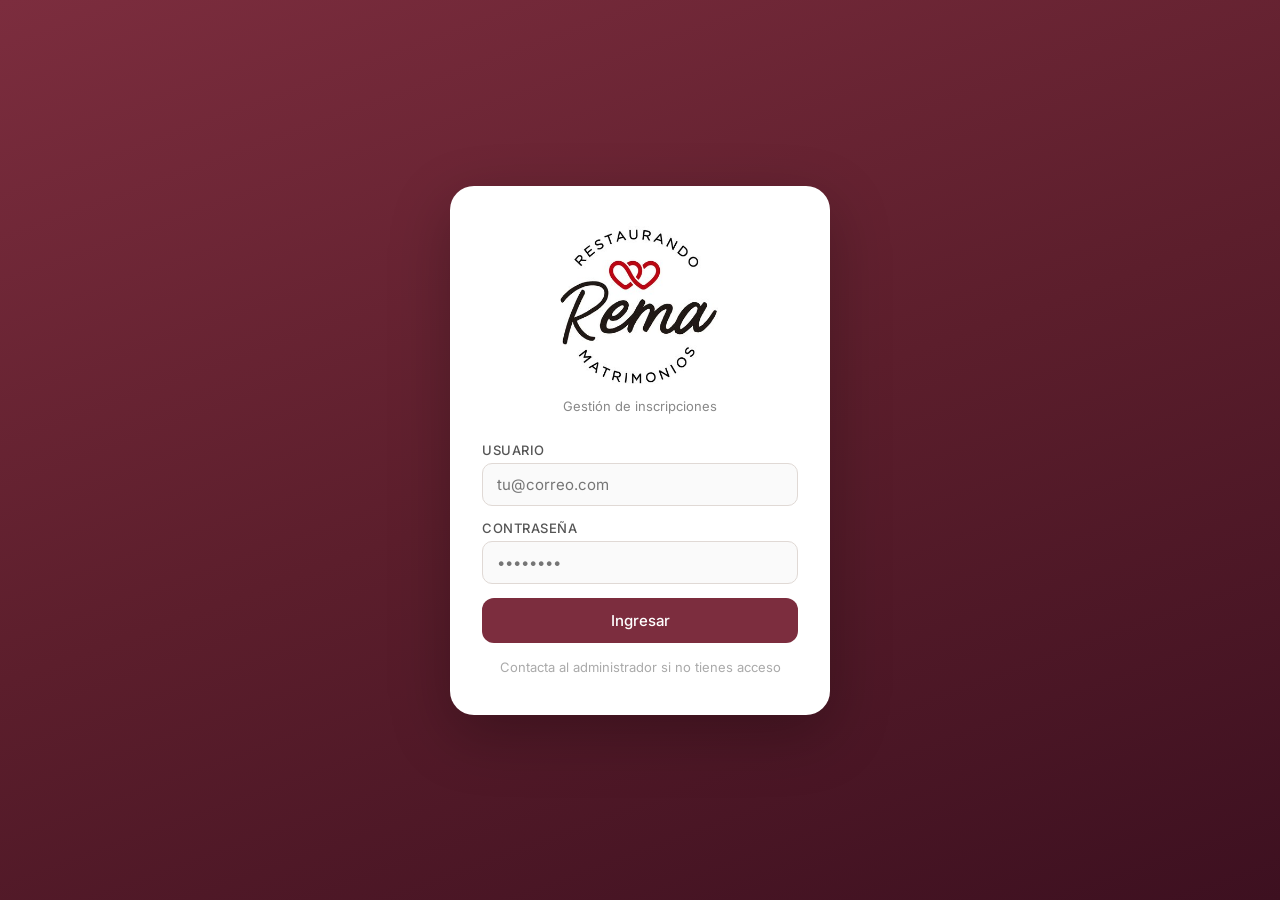
==== commit 59208c8a: "Fotos" ====
--- a/index.html
+++ b/index.html
@@ -30,7 +30,7 @@
         <input type="password" id="login-pass" placeholder="••••••••" autocomplete="current-password">
       </div>
       <div id="login-error" class="error-msg hidden">Usuario o contraseña incorrectos</div>
-      <button class="btn-primary full" onclick="doLogin()">Ingresar</button>
+      <button class="btn-primary full" id="btn-login" onclick="doLogin()">Ingresar</button>
       <p class="login-hint">Contacta al administrador si no tienes acceso</p>
     </div>
   </div>
@@ -65,6 +65,7 @@
       <a class="nav-item admin-only hidden" onclick="showView('becas')" data-view="becas"><span class="nav-icon">🎓</span> Becas</a>
     </nav>
     <button class="btn-logout" onclick="doLogout()">Cerrar sesión</button>
+    <button class="btn-download-sidebar" id="btn-download-sync" onclick="downloadFromSheets()">↓ Actualizar lista</button>
   </nav>
   <div id="sidebar-overlay" class="sidebar-overlay hidden" onclick="toggleSidebar()"></div>
 
@@ -184,15 +185,11 @@
       </div>
 
       <div class="card mt16">
-        <div class="card-header"><span class="card-title">Sincronización masiva</span></div>
-        <p style="font-size:13px;color:#666;margin-bottom:14px;">Envía todos los datos de la app a Google Sheets de una sola vez. Útil cuando importaste registros o hay datos que no se sincronizaron.</p>
-        <div id="sync-progress" class="hidden">
-          <div class="progress-bar" style="margin-bottom:8px"><div class="progress-fill" id="sync-progress-fill" style="width:0%"></div></div>
-          <div style="font-size:12px;color:#888;text-align:center;margin-bottom:12px" id="sync-status-text">Sincronizando...</div>
-        </div>
-        <div id="sync-result" class="hidden success-msg mt8"></div>
-        <button class="btn-primary full" id="btn-sync-all" onclick="syncAllToSheets()">🔄 Sincronizar todo con Google Sheets</button>
-        <button class="btn-outline full mt8" id="btn-reset-sync" onclick="resetAndSync()" style="border-color:#C0392B;color:#C0392B;">⚠️ Resetear datos locales y descargar de Sheets</button>
+        <div class="card-header"><span class="card-title">Sincronización</span></div>
+        <p style="font-size:13px;color:#666;margin-bottom:14px;">Sube todos los registros locales a Sheets y descarga los nuevos de otros dispositivos. Usa el ID único de cada pareja para evitar duplicados.</p>
+        <div id="sync-result" class="hidden success-msg mt8" style="margin-bottom:12px;"></div>
+        <button class="btn-primary full" id="btn-full-sync" onclick="fullSync()">⟳ Sincronizar</button>
+        <button class="btn-outline full mt8" id="btn-reset-sync" onclick="resetAndSync()" style="border-color:#C0392B;color:#C0392B;">⚠️ Resetear y descargar de Sheets</button>
       </div>
     </div>
 
@@ -357,11 +354,17 @@
           <div class="doc-upload-label">Acta</div>
           <div class="doc-status" id="status-acta">Sin cargar</div>
         </div>
-        <div class="doc-upload-item" onclick="triggerUpload('doc-id')">
-          <input type="file" id="doc-id" accept="image/*,.pdf" onchange="handleDocUpload('id',this)">
-          <div class="doc-upload-icon" id="icon-id">🪪</div>
-          <div class="doc-upload-label">Identificación</div>
-          <div class="doc-status" id="status-id">Sin cargar</div>
+        <div class="doc-upload-item" onclick="triggerUpload('doc-idHim')">
+          <input type="file" id="doc-idHim" accept="image/*,.pdf" onchange="handleDocUpload('idHim',this)">
+          <div class="doc-upload-icon" id="icon-idHim">🪪</div>
+          <div class="doc-upload-label">ID de Él</div>
+          <div class="doc-status" id="status-idHim">Sin cargar</div>
+        </div>
+        <div class="doc-upload-item" onclick="triggerUpload('doc-idHer')">
+          <input type="file" id="doc-idHer" accept="image/*,.pdf" onchange="handleDocUpload('idHer',this)">
+          <div class="doc-upload-icon" id="icon-idHer">🪪</div>
+          <div class="doc-upload-label">ID de Ella</div>
+          <div class="doc-status" id="status-idHer">Sin cargar</div>
         </div>
         <div class="doc-upload-item" onclick="triggerUpload('doc-photo')">
           <input type="file" id="doc-photo" accept="image/*" onchange="handleDocUpload('photo',this)">
--- a/css/app.css
+++ b/css/app.css
@@ -18,18 +18,18 @@
 .logo-ring { width: 64px; height: 64px; border-radius: 50%; background: linear-gradient(135deg, #7C2D3E, #B05070); display: flex; align-items: center; justify-content: center; }
 .login-title { font-family: 'Playfair Display', serif; font-size: 28px; font-weight: 600; color: #3D1020; text-align: center; line-height: 1.2; margin-bottom: 4px; }
 .login-sub { text-align: center; color: #888; font-size: 13px; margin-bottom: 28px; }
-.login-hint { text-align: center; color: #aaa; font-size: 12px; margin-top: 16px; }
+.login-hint { text-align: center; color: #aaa; font-size: 13px; margin-top: 16px; }
 
 /* ===== FORMS ===== */
 .form-group { margin-bottom: 14px; }
 .form-row-2 { display: grid; grid-template-columns: 1fr 1fr; gap: 10px; }
 .form-row-2 .form-group { margin-bottom: 14px; }
-.form-group label { display: block; font-size: 12px; font-weight: 500; color: #555; margin-bottom: 5px; text-transform: uppercase; letter-spacing: 0.04em; }
+.form-group label { display: block; font-size: 13px; font-weight: 500; color: #555; margin-bottom: 5px; text-transform: uppercase; letter-spacing: 0.04em; }
 .form-group input, .form-group select, .form-group textarea { width: 100%; padding: 11px 14px; border: 1.5px solid #E0D9D5; border-radius: 10px; background: #FAFAFA; color: #1A1A1A; transition: border-color 0.2s; outline: none; -webkit-appearance: none; }
 .form-group input:focus, .form-group select:focus, .form-group textarea:focus { border-color: #7C2D3E; background: #fff; }
 .form-group textarea { resize: vertical; min-height: 80px; }
-.form-hint { font-size: 11px; color: #999; margin-top: 4px; display: block; line-height: 1.5; }
-.section-label { font-size: 11px; font-weight: 600; text-transform: uppercase; letter-spacing: 0.06em; color: #7C2D3E; margin-bottom: 10px; padding-bottom: 6px; border-bottom: 1px solid #F0E8E5; }
+.form-hint { font-size: 12px; color: #999; margin-top: 4px; display: block; line-height: 1.5; }
+.section-label { font-size: 12px; font-weight: 600; text-transform: uppercase; letter-spacing: 0.06em; color: #7C2D3E; margin-bottom: 10px; padding-bottom: 6px; border-bottom: 1px solid #F0E8E5; }
 
 /* ===== BUTTONS ===== */
 .btn-primary { background: #7C2D3E; color: #fff; border: none; border-radius: 12px; padding: 13px 24px; font-weight: 500; font-size: 15px; transition: background 0.2s; }
@@ -57,7 +57,7 @@
 .sidebar-user { display: flex; align-items: center; gap: 12px; padding: 12px 16px 16px; border-bottom: 1px solid rgba(255,255,255,0.1); margin-bottom: 8px; }
 .user-avatar { width: 40px; height: 40px; border-radius: 50%; background: rgba(232,196,184,0.2); color: #E8C4B8; display: flex; align-items: center; justify-content: center; font-size: 16px; font-weight: 600; flex-shrink: 0; }
 .user-name { color: #fff; font-size: 14px; font-weight: 500; }
-.user-role { color: rgba(255,255,255,0.5); font-size: 12px; }
+.user-role { color: rgba(255,255,255,0.5); font-size: 13px; }
 .sidebar-nav { flex: 1; padding: 0 8px; }
 .nav-item { display: flex; align-items: center; gap: 12px; padding: 12px; border-radius: 10px; color: rgba(255,255,255,0.7); font-size: 14px; font-weight: 500; margin-bottom: 2px; transition: background 0.15s, color 0.15s; }
 .nav-item:hover, .nav-item.active { background: rgba(255,255,255,0.12); color: #fff; }
@@ -85,7 +85,7 @@
 /* ===== EVENT BANNER ===== */
 .event-banner { background: linear-gradient(135deg, #7C2D3E, #B05070); border-radius: 20px; padding: 20px; display: flex; justify-content: space-between; align-items: flex-start; margin-bottom: 16px; box-shadow: 0 4px 16px rgba(124,45,62,0.3); }
 .event-banner-text { flex: 1; }
-.event-tag { font-size: 10px; font-weight: 600; text-transform: uppercase; letter-spacing: 0.08em; color: rgba(255,255,255,0.65); margin-bottom: 6px; }
+.event-tag { font-size: 11px; font-weight: 600; text-transform: uppercase; letter-spacing: 0.08em; color: rgba(255,255,255,0.65); margin-bottom: 6px; }
 .event-banner h2 { font-family: 'Playfair Display', serif; font-size: 20px; color: #fff; margin-bottom: 4px; }
 .event-banner p { font-size: 13px; color: rgba(255,255,255,0.7); }
 .event-cost-badge { background: rgba(255,255,255,0.15); color: #fff; border-radius: 12px; padding: 8px 12px; font-size: 14px; font-weight: 600; white-space: nowrap; text-align: right; }
@@ -99,17 +99,17 @@
 .stat-icon.blue { background: #EAF1FB; color: #1B5FA8; }
 .stat-icon.amber { background: #FFF4E5; color: #B06000; }
 .stat-val { font-size: 26px; font-weight: 600; color: #1A1A1A; line-height: 1; }
-.stat-lbl { font-size: 12px; color: #888; margin-top: 3px; }
+.stat-lbl { font-size: 13px; color: #888; margin-top: 3px; }
 
 /* ===== PROGRESS ===== */
 .progress-bar { height: 8px; background: #F0E8E5; border-radius: 4px; overflow: hidden; margin-bottom: 14px; }
 .progress-fill { height: 100%; background: linear-gradient(90deg, #7C2D3E, #B05070); border-radius: 4px; transition: width 0.5s ease; }
-.pct-badge { font-size: 12px; font-weight: 600; color: #7C2D3E; background: #FCEEF0; padding: 3px 8px; border-radius: 6px; }
+.pct-badge { font-size: 13px; font-weight: 600; color: #7C2D3E; background: #FCEEF0; padding: 3px 8px; border-radius: 6px; }
 .finance-row { display: grid; grid-template-columns: 1fr 1fr; gap: 10px; }
 .finance-item { padding: 12px; border-radius: 10px; }
 .finance-item.green-bg { background: #EAF7EE; }
 .finance-item.amber-bg { background: #FFF4E5; }
-.finance-lbl { font-size: 11px; color: #555; margin-bottom: 3px; }
+.finance-lbl { font-size: 12px; color: #555; margin-bottom: 3px; }
 .finance-val { font-size: 18px; font-weight: 600; color: #1A1A1A; }
 
 /* ===== COUPLE LIST ===== */
@@ -119,12 +119,12 @@
 .couple-avatar { width: 44px; height: 44px; border-radius: 12px; background: linear-gradient(135deg, #FCEEF0, #F0E8E5); display: flex; align-items: center; justify-content: center; font-size: 18px; flex-shrink: 0; color: #7C2D3E; }
 .couple-info { flex: 1; min-width: 0; }
 .couple-names { font-size: 14px; font-weight: 500; color: #1A1A1A; white-space: nowrap; overflow: hidden; text-overflow: ellipsis; }
-.couple-meta { font-size: 12px; color: #888; margin-top: 2px; }
+.couple-meta { font-size: 13px; color: #888; margin-top: 2px; }
 .couple-right { text-align: right; flex-shrink: 0; }
 .couple-amount { font-size: 14px; font-weight: 600; color: #1A1A1A; }
 
 /* ===== BADGES ===== */
-.badge { display: inline-block; font-size: 11px; font-weight: 500; padding: 2px 8px; border-radius: 6px; margin-top: 3px; }
+.badge { display: inline-block; font-size: 12px; font-weight: 500; padding: 2px 8px; border-radius: 6px; margin-top: 3px; }
 .badge-paid { background: #EAF7EE; color: #1E7B3C; }
 .badge-partial { background: #FFF4E5; color: #B06000; }
 .badge-nopay { background: #FCEEF0; color: #7C2D3E; }
@@ -144,19 +144,20 @@
 .filter-btn.active { background: #7C2D3E; color: #fff; border-color: #7C2D3E; }
 
 /* ===== DOCS UPLOAD ===== */
-.docs-upload-grid { display: grid; grid-template-columns: repeat(3, 1fr); gap: 8px; }
+.docs-upload-grid { display: grid; grid-template-columns: repeat(2, 1fr); gap: 8px; }
 .doc-upload-item { background: #FAFAFA; border: 1.5px dashed #D0C8C4; border-radius: 12px; padding: 14px 8px; text-align: center; cursor: pointer; transition: border-color 0.2s, background 0.2s; position: relative; }
 .doc-upload-item:hover { border-color: #7C2D3E; background: #FCEEF0; }
 .doc-upload-item.has-doc { border-style: solid; border-color: #1E7B3C; background: #EAF7EE; }
 .doc-upload-item input[type="file"] { display: none; }
 .doc-upload-icon { font-size: 24px; margin-bottom: 6px; }
-.doc-upload-label { font-size: 11px; color: #555; font-weight: 500; line-height: 1.3; }
-.doc-status { font-size: 10px; color: #888; margin-top: 3px; }
+.doc-upload-label { font-size: 12px; color: #555; font-weight: 500; line-height: 1.3; }
+.doc-status { font-size: 11px; color: #888; margin-top: 3px; }
 .doc-status.loaded { color: #1E7B3C; font-weight: 500; }
 .doc-drop-zone { border: 2px dashed #D0C8C4; border-radius: 16px; padding: 32px 20px; text-align: center; cursor: pointer; background: #FAFAFA; transition: border-color 0.2s, background 0.2s; }
 .doc-drop-zone:hover { border-color: #7C2D3E; background: #FCEEF0; }
-.btn-doc-action { border: none; border-radius: 6px; padding: 3px 8px; font-size: 11px; cursor: pointer; font-family: inherit; }
+.btn-doc-action { border: none; border-radius: 6px; padding: 3px 8px; font-size: 12px; cursor: pointer; font-family: inherit; }
 .btn-view { background: #EAF1FB; color: #1B5FA8; }
+.btn-download { background: #EAF7EE; color: #1E7B3C; }
 .btn-upload { background: #F0E8E5; color: #7C2D3E; }
 .btn-replace { background: #F5F5F5; color: #888; }
 
@@ -184,9 +185,9 @@
 .payment-dot.first { background: #7C2D3E; }
 .payment-info { flex: 1; }
 .payment-amount { font-size: 15px; font-weight: 600; color: #1A1A1A; }
-.payment-meta { font-size: 12px; color: #888; margin-top: 2px; }
-.payment-note { font-size: 12px; color: #555; margin-top: 2px; font-style: italic; }
-.payment-acum { font-size: 11px; color: #1E7B3C; margin-top: 2px; }
+.payment-meta { font-size: 13px; color: #888; margin-top: 2px; }
+.payment-note { font-size: 13px; color: #555; margin-top: 2px; font-style: italic; }
+.payment-acum { font-size: 12px; color: #1E7B3C; margin-top: 2px; }
 
 /* ===== MODAL ===== */
 .modal-overlay { position: fixed; inset: 0; z-index: 300; background: rgba(0,0,0,0.5); display: flex; align-items: flex-end; }
@@ -228,23 +229,23 @@
 .user-item:last-child { border-bottom: none; }
 .user-item-info { flex: 1; }
 .user-item-name { font-size: 14px; font-weight: 500; }
-.user-item-email { font-size: 12px; color: #888; }
+.user-item-email { font-size: 13px; color: #888; }
 
 /* ===== DETAIL ===== */
 .detail-row { display: flex; justify-content: space-between; padding: 10px 0; border-bottom: 1px solid #F7F3F0; }
 .detail-row:last-child { border-bottom: none; }
-.detail-lbl { font-size: 13px; color: #888; }
-.detail-val { font-size: 13px; font-weight: 500; color: #1A1A1A; text-align: right; max-width: 60%; }
-.doc-log-item { font-size: 12px; color: #666; padding: 4px 0; display: flex; gap: 6px; }
+.detail-lbl { font-size: 14px; color: #888; }
+.detail-val { font-size: 14px; font-weight: 500; color: #1A1A1A; text-align: right; max-width: 60%; }
+.doc-log-item { font-size: 13px; color: #666; padding: 4px 0; display: flex; gap: 6px; }
 .doc-log-item .log-time { color: #aaa; }
 
 /* ===== BECAS ===== */
 .fund-balance { text-align: center; padding: 20px 0 16px; }
-.fund-bal-lbl { font-size: 12px; color: #888; text-transform: uppercase; letter-spacing: 0.05em; margin-bottom: 6px; }
+.fund-bal-lbl { font-size: 13px; color: #888; text-transform: uppercase; letter-spacing: 0.05em; margin-bottom: 6px; }
 .fund-bal-val { font-size: 36px; font-weight: 600; color: #1E7B3C; }
 .fund-stats-row { display: grid; grid-template-columns: 1fr 1fr; gap: 10px; margin-top: 4px; }
 .fund-stat { background: #FAFAFA; border-radius: 10px; padding: 12px; text-align: center; }
-.fund-stat-lbl { font-size: 11px; color: #888; margin-bottom: 4px; }
+.fund-stat-lbl { font-size: 12px; color: #888; margin-bottom: 4px; }
 .fund-stat-val { font-size: 18px; font-weight: 600; }
 .fund-stat-val.green { color: #1E7B3C; }
 .fund-stat-val.amber { color: #B06000; }
@@ -253,7 +254,7 @@
 .fund-movement-icon { font-size: 20px; flex-shrink: 0; }
 .fund-movement-info { flex: 1; min-width: 0; }
 .fund-movement-desc { font-size: 13px; font-weight: 500; color: #1A1A1A; }
-.fund-movement-meta { font-size: 11px; color: #888; margin-top: 2px; }
+.fund-movement-meta { font-size: 12px; color: #888; margin-top: 2px; }
 .fund-movement-amt { font-size: 15px; font-weight: 600; flex-shrink: 0; }
 .fund-movement-amt.in { color: #1E7B3C; }
 .fund-movement-amt.out { color: #B06000; }
@@ -282,3 +283,17 @@
 
 /* ===== REG PRINCIPAL BADGE ===== */
 .badge-reg-principal { background: #F0F4FF; color: #4A3FAA; }
+
+/* ===== SYNC BUTTONS ===== */
+.btn-download-sidebar {
+  margin: 8px 16px 16px;
+  background: rgba(255,255,255,0.12);
+  color: #E8C4B8;
+  border: 1px solid rgba(232,196,184,0.3);
+  border-radius: 10px;
+  padding: 10px;
+  font-size: 14px;
+  width: calc(100% - 32px);
+  cursor: pointer;
+}
+.btn-download-sidebar:hover { background: rgba(255,255,255,0.18); }
